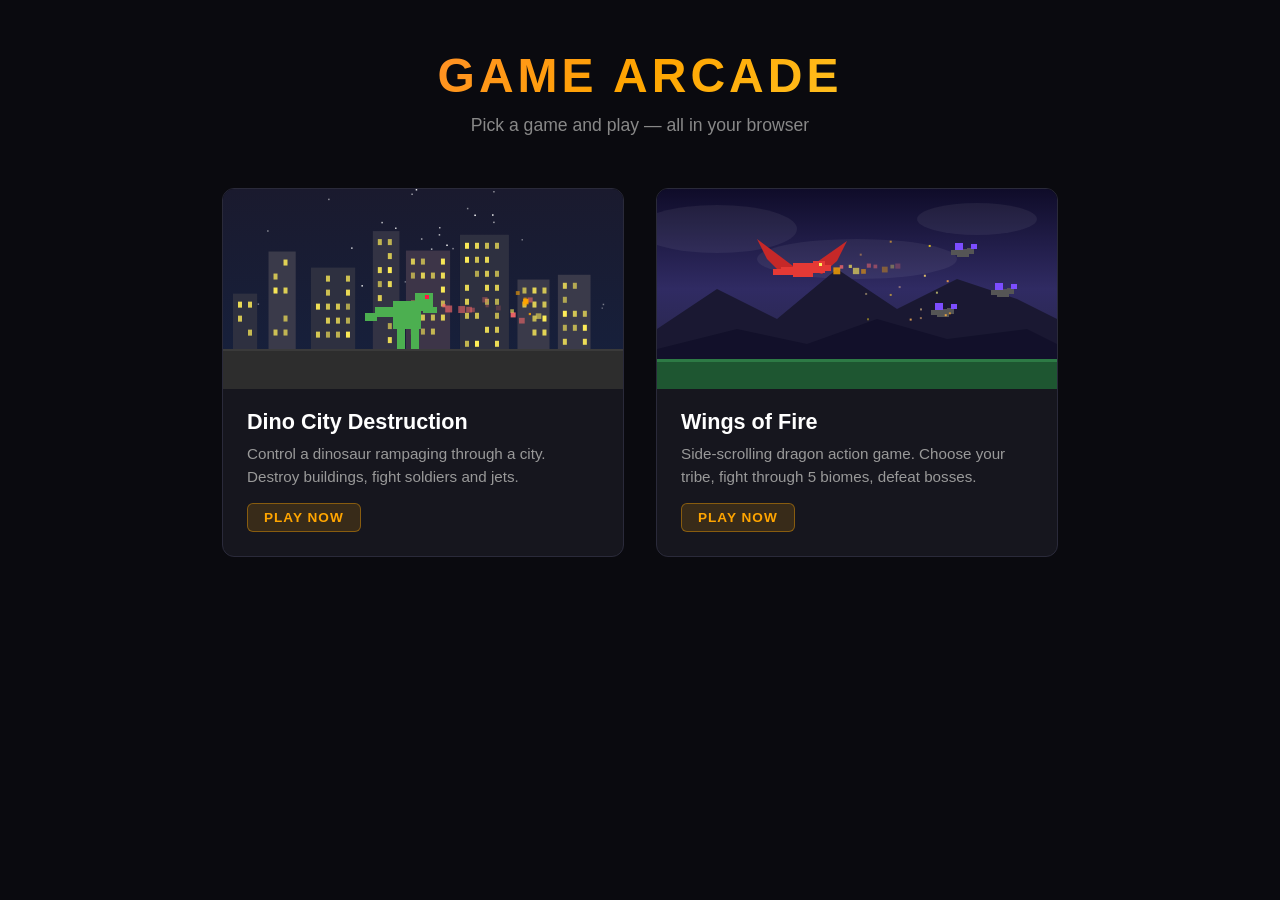
==== index.html @ e8defefe "initial commit" ====
<!DOCTYPE html>
<html lang="en">
<head>
    <meta charset="UTF-8">
    <meta name="viewport" content="width=device-width, initial-scale=1.0">
    <title>Game Arcade</title>
    <style>
        * { margin: 0; padding: 0; box-sizing: border-box; }

        body {
            background: #0a0a0f;
            color: #e0e0e0;
            font-family: 'Segoe UI', Arial, sans-serif;
            min-height: 100vh;
        }

        header {
            text-align: center;
            padding: 48px 20px 32px;
        }

        header h1 {
            font-size: 3rem;
            letter-spacing: 4px;
            text-transform: uppercase;
            background: linear-gradient(135deg, #ff6b6b, #ffa500, #ffee58);
            -webkit-background-clip: text;
            -webkit-text-fill-color: transparent;
            background-clip: text;
        }

        header p {
            margin-top: 12px;
            color: #888;
            font-size: 1.1rem;
        }

        .games {
            display: grid;
            grid-template-columns: repeat(auto-fit, minmax(340px, 1fr));
            gap: 32px;
            max-width: 900px;
            margin: 0 auto;
            padding: 20px 32px 64px;
        }

        .card {
            background: #16161e;
            border: 1px solid #2a2a3a;
            border-radius: 12px;
            overflow: hidden;
            cursor: pointer;
            transition: transform 0.2s, border-color 0.3s, box-shadow 0.3s;
            text-decoration: none;
            color: inherit;
            display: block;
        }

        .card:hover {
            transform: translateY(-6px);
            border-color: #ffa500;
            box-shadow: 0 8px 30px rgba(255, 165, 0, 0.15);
        }

        .card canvas {
            width: 100%;
            height: 200px;
            display: block;
            background: #0e0e16;
        }

        .card-body {
            padding: 20px 24px 24px;
        }

        .card-body h2 {
            font-size: 1.35rem;
            margin-bottom: 8px;
            color: #fff;
        }

        .card-body p {
            color: #999;
            font-size: 0.95rem;
            line-height: 1.5;
        }

        .play-badge {
            display: inline-block;
            margin-top: 14px;
            padding: 6px 16px;
            background: rgba(255, 165, 0, 0.15);
            border: 1px solid rgba(255, 165, 0, 0.4);
            border-radius: 6px;
            color: #ffa500;
            font-size: 0.85rem;
            font-weight: 600;
            letter-spacing: 1px;
            text-transform: uppercase;
        }

        @media (max-width: 480px) {
            header h1 { font-size: 2rem; }
            .games { padding: 16px; gap: 20px; }
            .card canvas { height: 160px; }
        }
    </style>
</head>
<body>
    <header>
        <h1>Game Arcade</h1>
        <p>Pick a game and play — all in your browser</p>
    </header>

    <div class="games">
        <a class="card" href="dino_city_destruction/index.html">
            <canvas id="dino-preview" width="400" height="200"></canvas>
            <div class="card-body">
                <h2>Dino City Destruction</h2>
                <p>Control a dinosaur rampaging through a city. Destroy buildings, fight soldiers and jets.</p>
                <span class="play-badge">Play Now</span>
            </div>
        </a>

        <a class="card" href="wings_of_fire/index.html">
            <canvas id="wings-preview" width="400" height="200"></canvas>
            <div class="card-body">
                <h2>Wings of Fire</h2>
                <p>Side-scrolling dragon action game. Choose your tribe, fight through 5 biomes, defeat bosses.</p>
                <span class="play-badge">Play Now</span>
            </div>
        </a>
    </div>

    <script>
        // --- Dino City preview ---
        (function () {
            const c = document.getElementById('dino-preview');
            const ctx = c.getContext('2d');
            const W = c.width, H = c.height;

            // sky
            const sky = ctx.createLinearGradient(0, 0, 0, H);
            sky.addColorStop(0, '#1a1a2e');
            sky.addColorStop(1, '#16213e');
            ctx.fillStyle = sky;
            ctx.fillRect(0, 0, W, H);

            // stars
            for (let i = 0; i < 40; i++) {
                ctx.fillStyle = `rgba(255,255,255,${0.3 + Math.random() * 0.7})`;
                ctx.fillRect(Math.random() * W, Math.random() * H * 0.6, 1.5, 1.5);
            }

            // ground
            ctx.fillStyle = '#2d2d2d';
            ctx.fillRect(0, H - 40, W, 40);
            ctx.fillStyle = '#3a3a3a';
            ctx.fillRect(0, H - 40, W, 2);

            // buildings
            const colors = ['#334', '#3a3a4a', '#2e3040', '#3d3548'];
            let bx = 10;
            while (bx < W - 30) {
                const bw = 24 + Math.random() * 30;
                const bh = 50 + Math.random() * 80;
                ctx.fillStyle = colors[Math.floor(Math.random() * colors.length)];
                ctx.fillRect(bx, H - 40 - bh, bw, bh);
                // windows
                ctx.fillStyle = '#ffee58';
                for (let wy = H - 40 - bh + 8; wy < H - 48; wy += 14) {
                    for (let wx = bx + 5; wx < bx + bw - 5; wx += 10) {
                        if (Math.random() > 0.3) {
                            ctx.globalAlpha = 0.6 + Math.random() * 0.4;
                            ctx.fillRect(wx, wy, 4, 6);
                        }
                    }
                }
                ctx.globalAlpha = 1;
                bx += bw + 6 + Math.random() * 12;
            }

            // dino silhouette
            const dx = 170, dy = H - 40;
            ctx.fillStyle = '#4caf50';
            // body
            ctx.fillRect(dx, dy - 48, 28, 28);
            // head
            ctx.fillRect(dx + 22, dy - 56, 18, 18);
            // jaw
            ctx.fillRect(dx + 30, dy - 42, 14, 6);
            // legs
            ctx.fillRect(dx + 4, dy - 22, 8, 22);
            ctx.fillRect(dx + 18, dy - 22, 8, 22);
            // tail
            ctx.fillRect(dx - 18, dy - 42, 20, 10);
            ctx.fillRect(dx - 28, dy - 36, 12, 8);
            // eye
            ctx.fillStyle = '#ff1744';
            ctx.fillRect(dx + 32, dy - 54, 4, 4);

            // fire breath particles
            ctx.fillStyle = '#ff6b6b';
            for (let i = 0; i < 8; i++) {
                const fx = dx + 44 + i * 8 + Math.random() * 6;
                const fy = dy - 46 + Math.random() * 12 - 6;
                const fs = 3 + Math.random() * 4;
                ctx.globalAlpha = 0.7 - i * 0.07;
                ctx.fillRect(fx, fy, fs, fs);
            }
            ctx.globalAlpha = 1;

            // explosion on a building
            const ex = 300, ey = H - 90;
            for (let i = 0; i < 12; i++) {
                const angle = Math.random() * Math.PI * 2;
                const dist = Math.random() * 20;
                const ps = 2 + Math.random() * 4;
                ctx.fillStyle = ['#ff6b6b', '#ffa500', '#ffee58'][Math.floor(Math.random() * 3)];
                ctx.globalAlpha = 0.5 + Math.random() * 0.5;
                ctx.fillRect(ex + Math.cos(angle) * dist, ey + Math.sin(angle) * dist, ps, ps);
            }
            ctx.globalAlpha = 1;
        })();

        // --- Wings of Fire preview ---
        (function () {
            const c = document.getElementById('wings-preview');
            const ctx = c.getContext('2d');
            const W = c.width, H = c.height;

            // sky gradient
            const sky = ctx.createLinearGradient(0, 0, 0, H);
            sky.addColorStop(0, '#0f0c29');
            sky.addColorStop(0.5, '#302b63');
            sky.addColorStop(1, '#24243e');
            ctx.fillStyle = sky;
            ctx.fillRect(0, 0, W, H);

            // clouds
            ctx.fillStyle = 'rgba(255,255,255,0.06)';
            [[60, 40, 80, 24], [200, 70, 100, 20], [320, 30, 60, 16]].forEach(([x, y, w, h]) => {
                ctx.beginPath();
                ctx.ellipse(x, y, w, h, 0, 0, Math.PI * 2);
                ctx.fill();
            });

            // mountains
            ctx.fillStyle = '#1a1832';
            ctx.beginPath();
            ctx.moveTo(0, H);
            ctx.lineTo(0, 140); ctx.lineTo(60, 100); ctx.lineTo(120, 130);
            ctx.lineTo(180, 80); ctx.lineTo(240, 120); ctx.lineTo(300, 90);
            ctx.lineTo(360, 110); ctx.lineTo(W, 130); ctx.lineTo(W, H);
            ctx.fill();

            ctx.fillStyle = '#12102a';
            ctx.beginPath();
            ctx.moveTo(0, H);
            ctx.lineTo(0, 160); ctx.lineTo(80, 140); ctx.lineTo(150, 155);
            ctx.lineTo(220, 130); ctx.lineTo(290, 150); ctx.lineTo(370, 140);
            ctx.lineTo(W, 155); ctx.lineTo(W, H);
            ctx.fill();

            // ground
            ctx.fillStyle = '#1e5631';
            ctx.fillRect(0, H - 30, W, 30);
            ctx.fillStyle = '#2d7a45';
            ctx.fillRect(0, H - 30, W, 3);

            // draw dragon
            const dx = 140, dy = 80;
            ctx.save();

            // wings
            ctx.fillStyle = '#c62828';
            ctx.beginPath();
            ctx.moveTo(dx, dy);
            ctx.lineTo(dx - 40, dy - 30);
            ctx.lineTo(dx - 30, dy - 10);
            ctx.lineTo(dx - 15, dy + 5);
            ctx.closePath();
            ctx.fill();

            ctx.beginPath();
            ctx.moveTo(dx + 10, dy);
            ctx.lineTo(dx + 50, dy - 28);
            ctx.lineTo(dx + 40, dy - 8);
            ctx.lineTo(dx + 25, dy + 5);
            ctx.closePath();
            ctx.fill();

            // body
            ctx.fillStyle = '#e53935';
            ctx.fillRect(dx - 4, dy - 6, 20, 14);
            // head
            ctx.fillRect(dx + 16, dy - 8, 12, 12);
            // snout
            ctx.fillRect(dx + 26, dy - 4, 8, 6);
            // tail
            ctx.fillRect(dx - 16, dy - 2, 14, 8);
            ctx.fillRect(dx - 24, dy, 10, 6);
            // eye
            ctx.fillStyle = '#ffee58';
            ctx.fillRect(dx + 22, dy - 6, 3, 3);

            // fire breath
            for (let i = 0; i < 10; i++) {
                const fx = dx + 34 + i * 7 + Math.random() * 4;
                const fy = dy - 2 + Math.random() * 8 - 4;
                const fs = 2 + Math.random() * 5;
                ctx.fillStyle = ['#ff6b6b', '#ffa500', '#ffee58'][Math.floor(Math.random() * 3)];
                ctx.globalAlpha = 0.8 - i * 0.06;
                ctx.fillRect(fx, fy, fs, fs);
            }
            ctx.globalAlpha = 1;
            ctx.restore();

            // small enemy dragons
            [[300, 60], [340, 100], [280, 120]].forEach(([ex, ey]) => {
                ctx.fillStyle = '#555';
                ctx.fillRect(ex, ey, 12, 8);
                ctx.fillRect(ex + 10, ey - 1, 7, 6);
                ctx.fillRect(ex - 6, ey + 1, 8, 5);
                ctx.fillStyle = '#7c4dff';
                ctx.fillRect(ex - 2, ey - 6, 8, 7);
                ctx.fillRect(ex + 14, ey - 5, 6, 5);
            });

            // particles / sparks
            for (let i = 0; i < 15; i++) {
                ctx.fillStyle = `hsl(${30 + Math.random() * 30}, 100%, ${50 + Math.random() * 30}%)`;
                ctx.globalAlpha = 0.4 + Math.random() * 0.6;
                ctx.fillRect(200 + Math.random() * 100, 50 + Math.random() * 80, 2, 2);
            }
            ctx.globalAlpha = 1;
        })();
    </script>
</body>
</html>
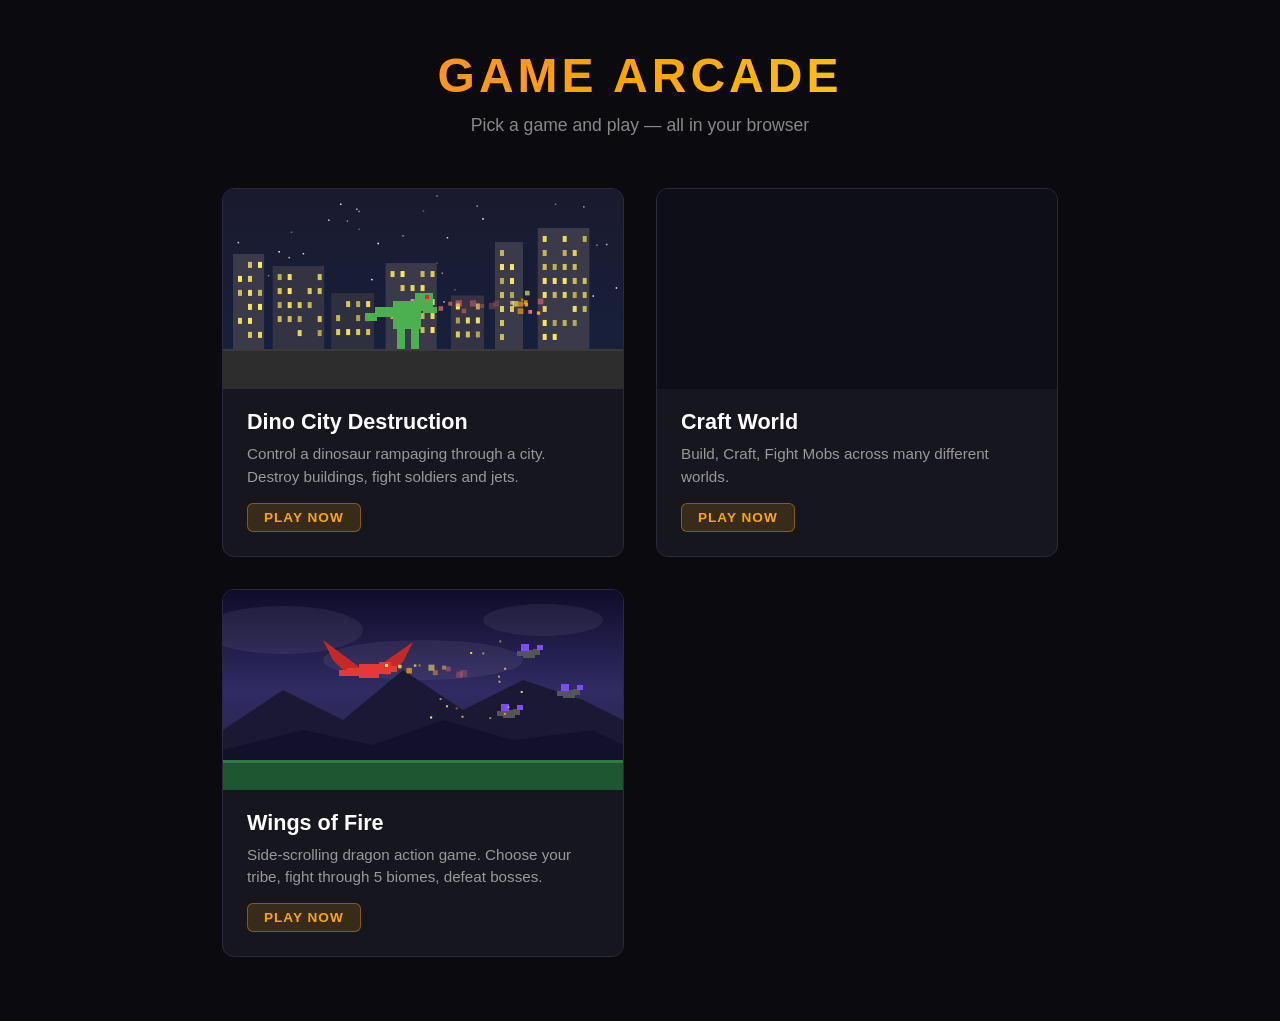
==== commit bc899b15: "adding files" ====
--- a/index.html
+++ b/index.html
@@ -121,7 +121,14 @@
                 <span class="play-badge">Play Now</span>
             </div>
         </a>
-
+        <a class="card" href="craft_world/index.html">
+            <canvas id="dino-preview" width="400" height="200"></canvas>
+            <div class="card-body">
+                <h2>Craft World</h2>
+                <p>Build, Craft, Fight Mobs across many different worlds.</p>
+                <span class="play-badge">Play Now</span>
+            </div>
+        </a>
         <a class="card" href="wings_of_fire/index.html">
             <canvas id="wings-preview" width="400" height="200"></canvas>
             <div class="card-body">
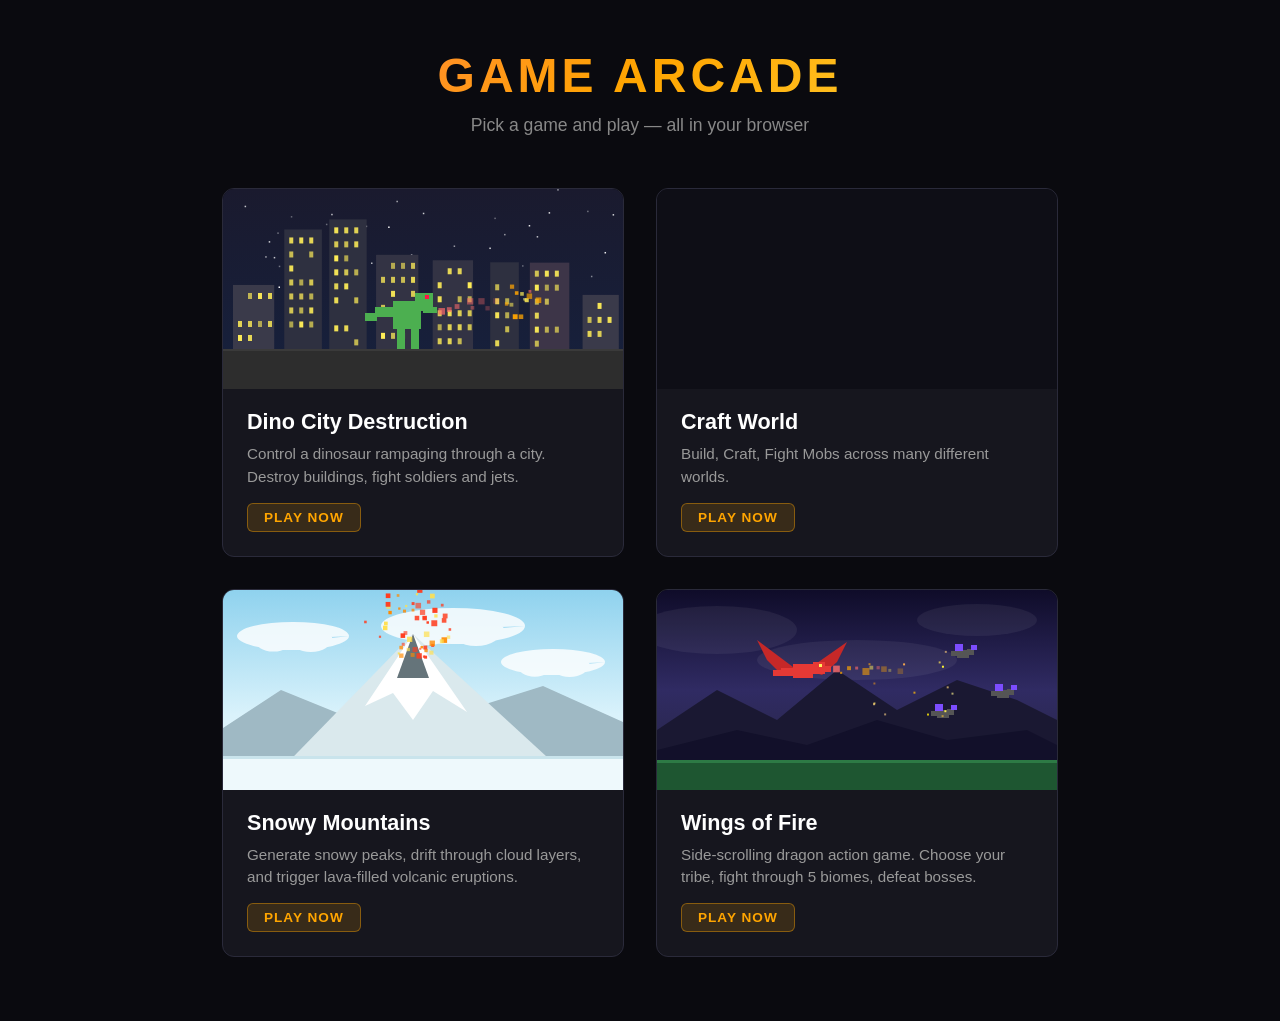
==== commit 83bb9d75: "adding new game snowy mountains" ====
--- a/index.html
+++ b/index.html
@@ -126,6 +126,14 @@
             <div class="card-body">
                 <h2>Craft World</h2>
                 <p>Build, Craft, Fight Mobs across many different worlds.</p>
+                <span class="play-badge">Play Now</span>
+            </div>
+        </a>
+        <a class="card" href="snowy_mountains/index.html">
+            <canvas id="snowy-preview" width="400" height="200"></canvas>
+            <div class="card-body">
+                <h2>Snowy Mountains</h2>
+                <p>Generate snowy peaks, drift through cloud layers, and trigger lava-filled volcanic eruptions.</p>
                 <span class="play-badge">Play Now</span>
             </div>
         </a>
@@ -230,6 +238,86 @@
             ctx.globalAlpha = 1;
         })();
 
+        // --- Snowy Mountains preview ---
+        (function () {
+            const c = document.getElementById('snowy-preview');
+            const ctx = c.getContext('2d');
+            const W = c.width, H = c.height;
+
+            const sky = ctx.createLinearGradient(0, 0, 0, H);
+            sky.addColorStop(0, '#8fd2ee');
+            sky.addColorStop(0.62, '#d9f2fb');
+            sky.addColorStop(1, '#f5fbff');
+            ctx.fillStyle = sky;
+            ctx.fillRect(0, 0, W, H);
+
+            // clouds
+            ctx.fillStyle = 'rgba(255,255,255,0.82)';
+            [[70, 46, 56, 14], [230, 36, 72, 18], [330, 72, 52, 13]].forEach(([x, y, w, h]) => {
+                ctx.beginPath();
+                ctx.ellipse(x, y, w, h, 0, 0, Math.PI * 2);
+                ctx.ellipse(x - w * 0.35, y + 3, w * 0.34, h * 0.9, 0, 0, Math.PI * 2);
+                ctx.ellipse(x + w * 0.32, y + 2, w * 0.38, h, 0, 0, Math.PI * 2);
+                ctx.fill();
+            });
+
+            // distant ridges
+            ctx.fillStyle = '#9fb9c4';
+            ctx.beginPath();
+            ctx.moveTo(0, H);
+            ctx.lineTo(0, 138); ctx.lineTo(58, 100); ctx.lineTo(122, 126);
+            ctx.lineTo(185, 86); ctx.lineTo(250, 118); ctx.lineTo(320, 96);
+            ctx.lineTo(W, 132); ctx.lineTo(W, H);
+            ctx.fill();
+
+            // main snowy mountain
+            ctx.fillStyle = '#dae9ed';
+            ctx.beginPath();
+            ctx.moveTo(38, H);
+            ctx.lineTo(190, 44);
+            ctx.lineTo(360, H);
+            ctx.closePath();
+            ctx.fill();
+
+            ctx.fillStyle = '#ffffff';
+            ctx.beginPath();
+            ctx.moveTo(190, 44);
+            ctx.lineTo(142, 116);
+            ctx.lineTo(170, 103);
+            ctx.lineTo(190, 130);
+            ctx.lineTo(210, 101);
+            ctx.lineTo(244, 122);
+            ctx.closePath();
+            ctx.fill();
+
+            ctx.fillStyle = '#65747a';
+            ctx.beginPath();
+            ctx.moveTo(190, 44);
+            ctx.lineTo(174, 88);
+            ctx.lineTo(206, 88);
+            ctx.closePath();
+            ctx.fill();
+
+            // lava eruption
+            for (let i = 0; i < 55; i++) {
+                const angle = -Math.PI / 2 + (Math.random() - 0.5) * 1.75;
+                const dist = 12 + Math.random() * 68;
+                const x = 190 + Math.cos(angle) * dist;
+                const y = 76 + Math.sin(angle) * dist;
+                const s = 2 + Math.random() * 4;
+                ctx.fillStyle = ['#ff3d1f', '#ff8a00', '#ffe04f'][Math.floor(Math.random() * 3)];
+                ctx.globalAlpha = 0.62 + Math.random() * 0.38;
+                ctx.fillRect(x, y, s, s);
+            }
+            ctx.globalAlpha = 1;
+
+            // foreground snow
+            ctx.fillStyle = '#eef9fc';
+            ctx.fillRect(0, H - 34, W, 34);
+            ctx.fillStyle = '#c9e4ec';
+            ctx.fillRect(0, H - 34, W, 3);
+        })();
+
         // --- Wings of Fire preview ---
         (function () {
             const c = document.getElementById('wings-preview');
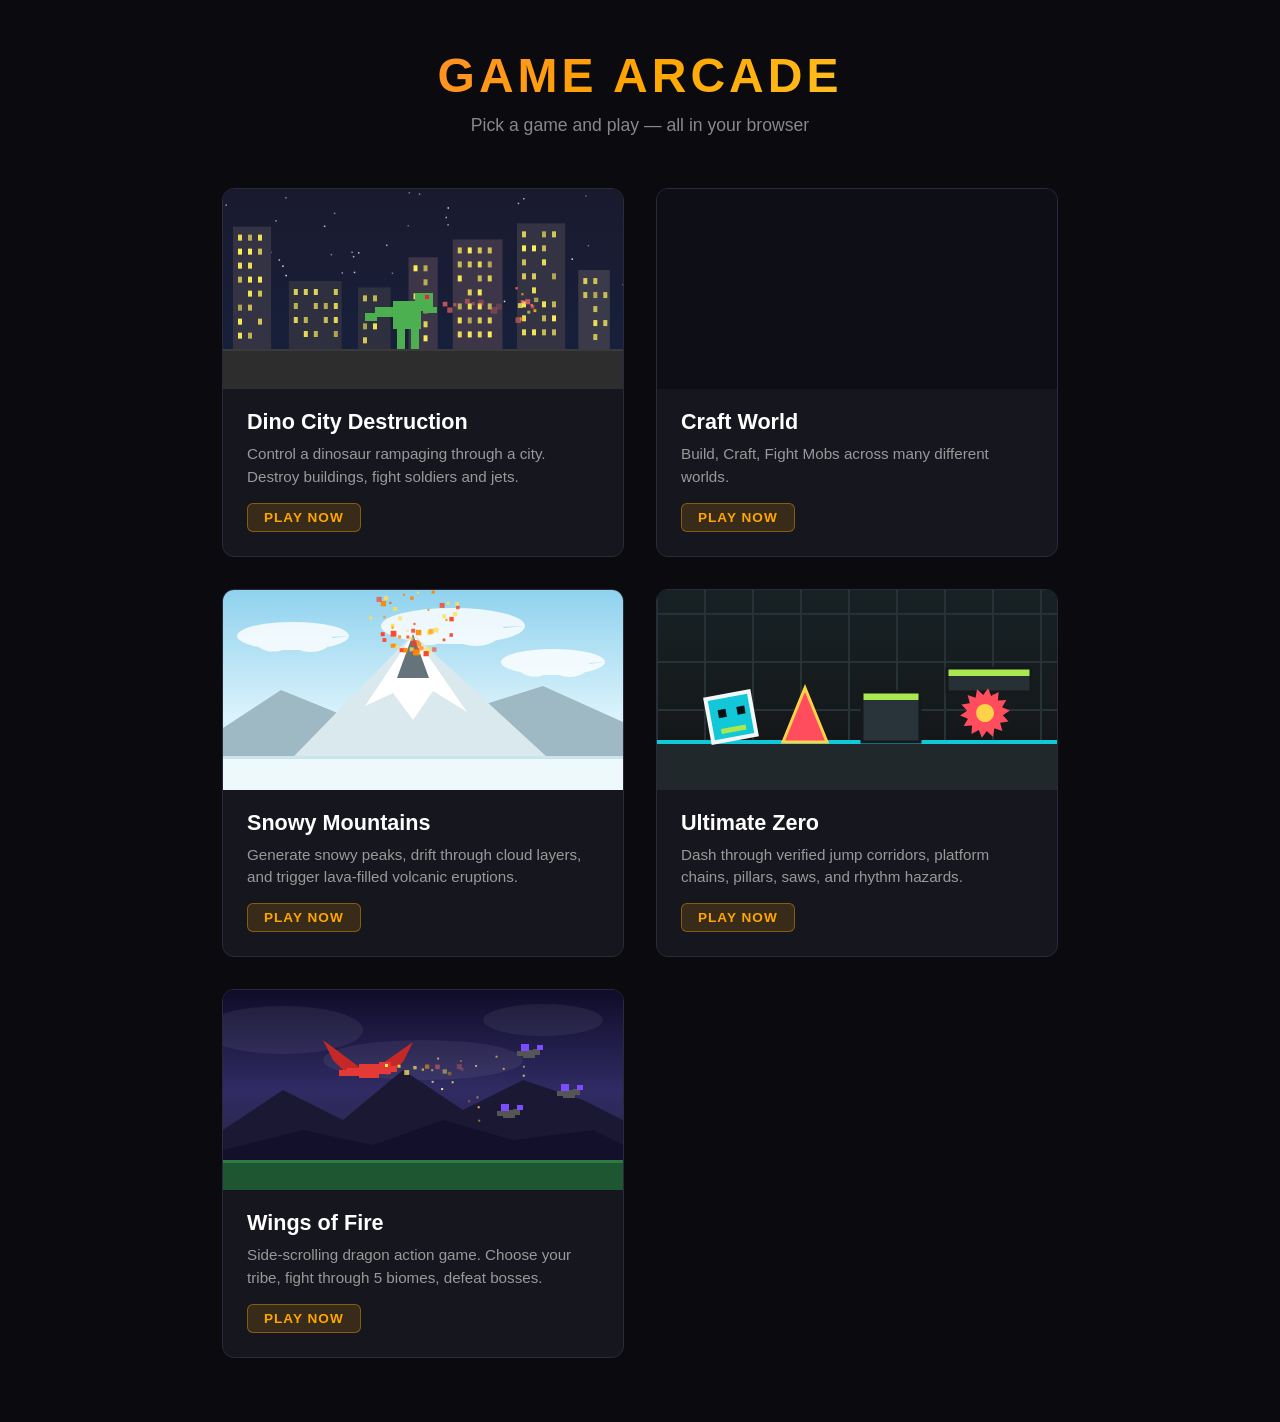
==== commit f360b82d: "updating this stuff" ====
--- a/index.html
+++ b/index.html
@@ -137,6 +137,14 @@
                 <span class="play-badge">Play Now</span>
             </div>
         </a>
+        <a class="card" href="ultimate_zero/index.html">
+            <canvas id="ultimate-zero-preview" width="400" height="200"></canvas>
+            <div class="card-body">
+                <h2>Ultimate Zero</h2>
+                <p>Dash through verified jump corridors, platform chains, pillars, saws, and rhythm hazards.</p>
+                <span class="play-badge">Play Now</span>
+            </div>
+        </a>
         <a class="card" href="wings_of_fire/index.html">
             <canvas id="wings-preview" width="400" height="200"></canvas>
             <div class="card-body">
@@ -430,6 +438,113 @@
             }
             ctx.globalAlpha = 1;
         })();
+
+        // --- Ultimate Zero preview ---
+        (function () {
+            const c = document.getElementById('ultimate-zero-preview');
+            const ctx = c.getContext('2d');
+            const W = c.width, H = c.height;
+            const ground = 152;
+
+            const sky = ctx.createLinearGradient(0, 0, 0, H);
+            sky.addColorStop(0, '#172225');
+            sky.addColorStop(0.65, '#15191b');
+            sky.addColorStop(1, '#101112');
+            ctx.fillStyle = sky;
+            ctx.fillRect(0, 0, W, H);
+
+            ctx.strokeStyle = '#273236';
+            ctx.lineWidth = 2;
+            for (let x = 0; x <= W; x += 48) {
+                ctx.beginPath();
+                ctx.moveTo(x, 0);
+                ctx.lineTo(x, ground);
+                ctx.stroke();
+            }
+            for (let y = 24; y < ground; y += 48) {
+                ctx.beginPath();
+                ctx.moveTo(0, y);
+                ctx.lineTo(W, y);
+                ctx.stroke();
+            }
+
+            ctx.fillStyle = '#20282b';
+            ctx.fillRect(0, ground, W, H - ground);
+            ctx.strokeStyle = '#12c8d8';
+            ctx.lineWidth = 4;
+            ctx.beginPath();
+            ctx.moveTo(0, ground);
+            ctx.lineTo(W, ground);
+            ctx.stroke();
+
+            // cube
+            ctx.save();
+            ctx.translate(74, ground - 25);
+            ctx.rotate(-0.18);
+            ctx.fillStyle = '#12c8d8';
+            ctx.fillRect(-22, -22, 44, 44);
+            ctx.strokeStyle = '#f4f7f8';
+            ctx.lineWidth = 4;
+            ctx.strokeRect(-22, -22, 44, 44);
+            ctx.fillStyle = '#071012';
+            ctx.fillRect(-12, -9, 8, 8);
+            ctx.fillRect(7, -9, 8, 8);
+            ctx.fillStyle = '#a9e84f';
+            ctx.fillRect(-12, 10, 25, 5);
+            ctx.restore();
+
+            // spike
+            ctx.fillStyle = '#ff4d5e';
+            ctx.beginPath();
+            ctx.moveTo(126, ground);
+            ctx.lineTo(148, ground - 54);
+            ctx.lineTo(170, ground);
+            ctx.closePath();
+            ctx.fill();
+            ctx.strokeStyle = '#ffd247';
+            ctx.lineWidth = 3;
+            ctx.stroke();
+
+            // pillar
+            ctx.fillStyle = '#29343a';
+            ctx.fillRect(205, 102, 58, ground - 102);
+            ctx.fillStyle = '#a9e84f';
+            ctx.fillRect(205, 102, 58, 8);
+            ctx.strokeStyle = '#15191b';
+            ctx.lineWidth = 3;
+            ctx.strokeRect(205, 102, 58, ground - 102);
+
+            // floating platform
+            ctx.fillStyle = '#263035';
+            ctx.fillRect(290, 78, 84, 24);
+            ctx.fillStyle = '#a9e84f';
+            ctx.fillRect(290, 78, 84, 8);
+            ctx.strokeStyle = '#15191b';
+            ctx.lineWidth = 3;
+            ctx.strokeRect(290, 78, 84, 24);
+
+            // saw
+            ctx.save();
+            ctx.translate(328, ground - 29);
+            ctx.rotate(0.35);
+            ctx.fillStyle = '#ff4d5e';
+            ctx.beginPath();
+            for (let i = 0; i < 28; i++) {
+                const r = i % 2 === 0 ? 25 : 18;
+                const a = (i / 28) * Math.PI * 2;
+                const x = Math.cos(a) * r;
+                const y = Math.sin(a) * r;
+                if (i === 0) ctx.moveTo(x, y);
+                else ctx.lineTo(x, y);
+            }
+            ctx.closePath();
+            ctx.fill();
+            ctx.fillStyle = '#ffd247';
+            ctx.beginPath();
+            ctx.arc(0, 0, 9, 0, Math.PI * 2);
+            ctx.fill();
+            ctx.restore();
+        })();
     </script>
 </body>
 </html>
